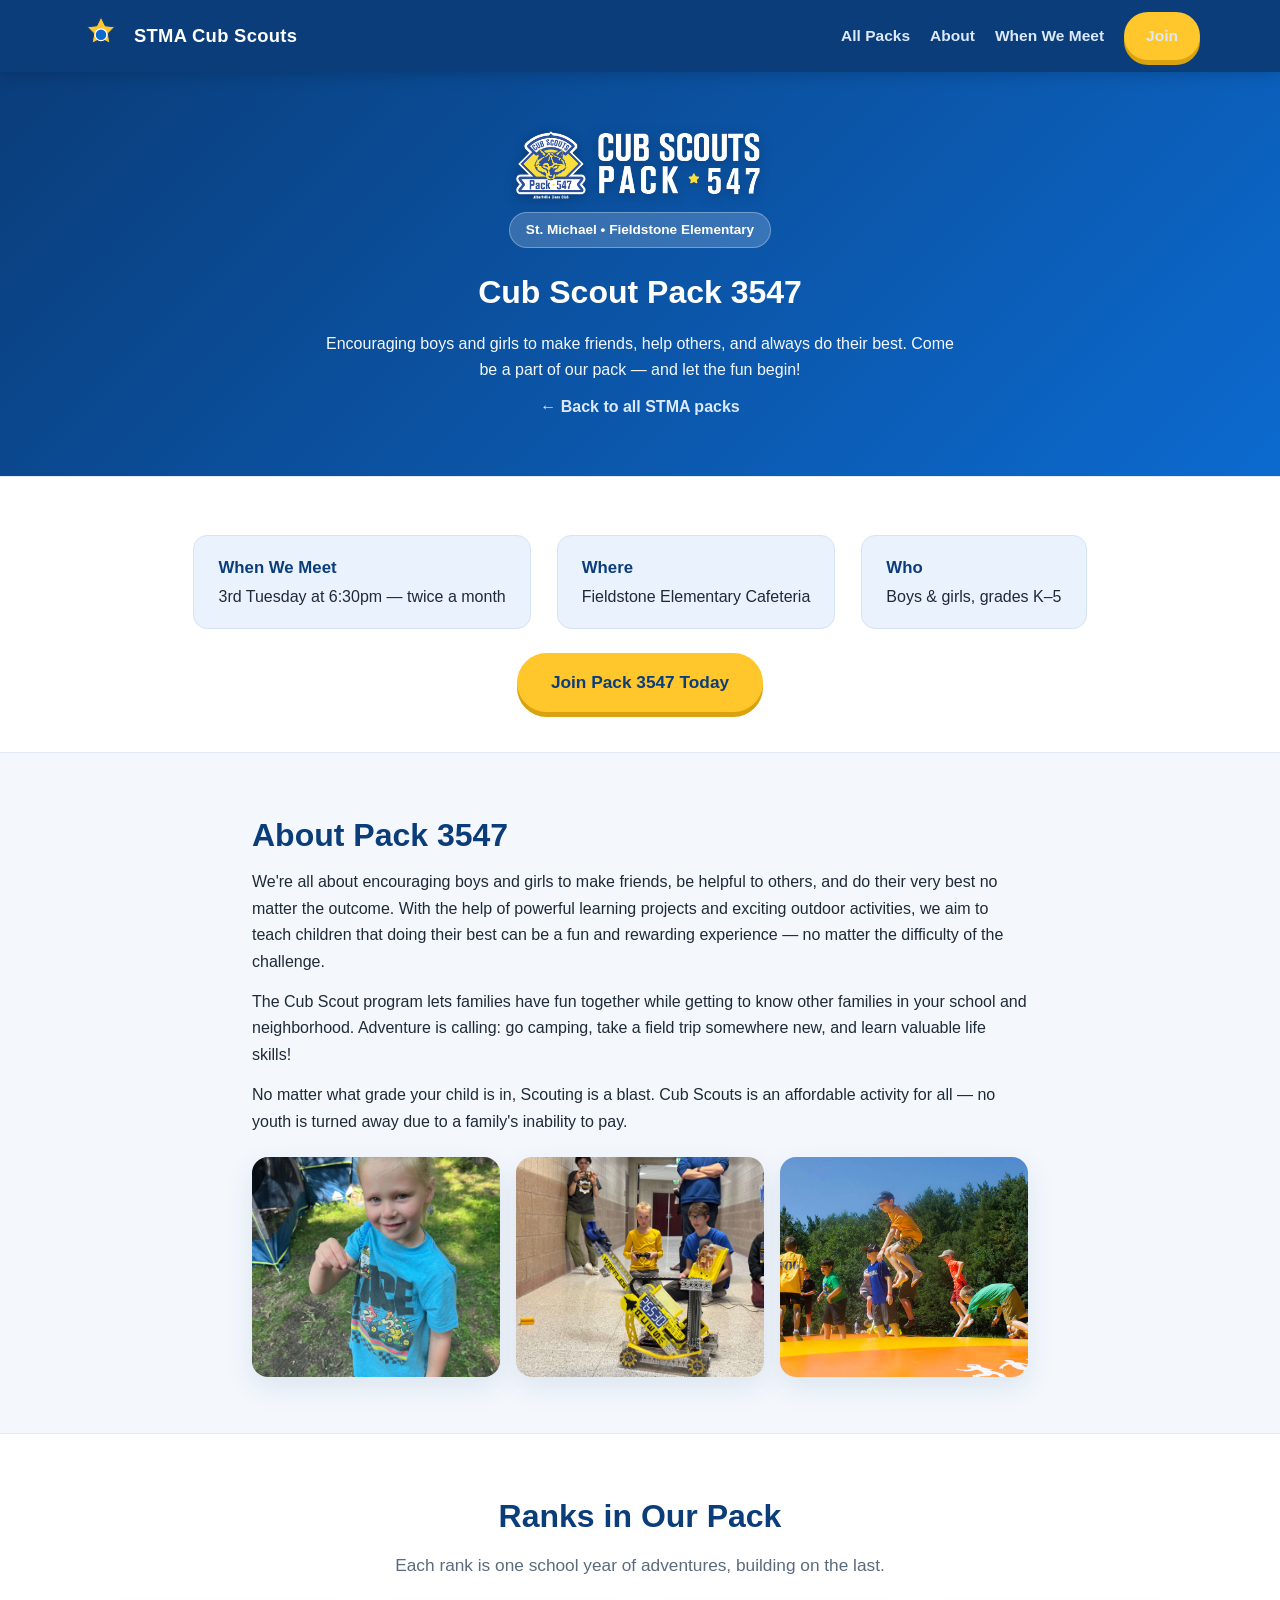
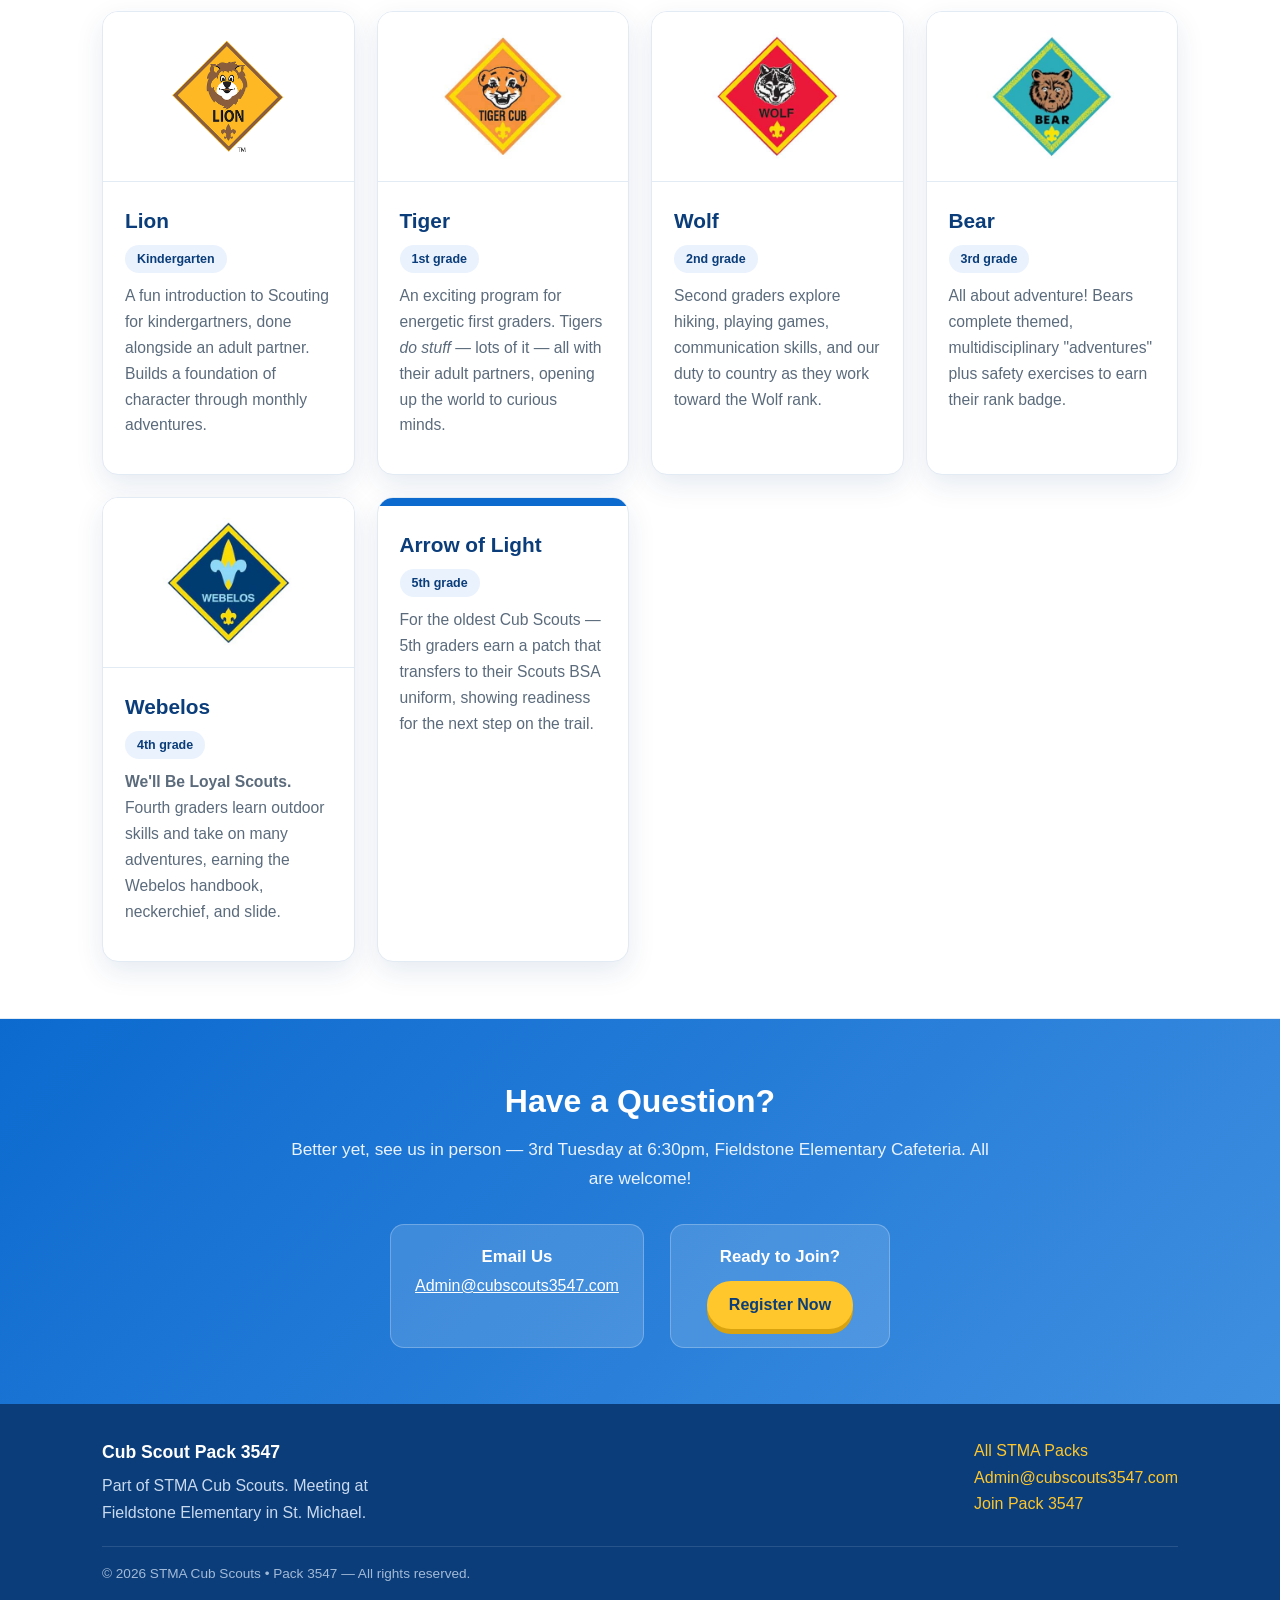
==== pack-3547.html @ 40d63f46 "Add files via upload" ====
<!DOCTYPE html>
<html lang="en">
<head>
<meta charset="UTF-8">
<meta name="viewport" content="width=device-width, initial-scale=1.0">
<title>Pack 3547 — STMA Cub Scouts (St. Michael)</title>
<meta name="description" content="Cub Scout Pack 3547 meets at Fieldstone Elementary in St. Michael. Fun, friendship, and lifelong skills for boys and girls K–5. Join today!">
<meta name="theme-color" content="#0c6acf">
<link rel="stylesheet" href="styles.css">
</head>
<body>

<!-- ===== NAV ===== -->
<header class="site">
  <div class="wrap nav">
    <a class="brand" href="index.html">
      <svg class="badge" viewBox="0 0 64 64" xmlns="http://www.w3.org/2000/svg" aria-hidden="true">
        <path d="M32 3l6.5 13.5L53 18l-10 10 2.5 15L32 36 18.5 43 21 28 11 18l14.5-1.5z" fill="#ffc72c" stroke="#0a3d7a" stroke-width="1.5"/>
        <circle cx="32" cy="30" r="9" fill="#0c6acf" stroke="#fff" stroke-width="2"/>
      </svg>
      <span>STMA Cub Scouts</span>
    </a>
    <nav>
      <ul>
        <li><a href="index.html#packs">All Packs</a></li>
        <li><a href="#about">About</a></li>
        <li><a href="#meet">When We Meet</a></li>
        <li><a class="btn" href="https://my.scouting.org/online-registration/74aa267a-3d31-4be4-9f0d-094330fc7632/applicant-type" target="_blank" rel="noopener">Join</a></li>
      </ul>
    </nav>
  </div>
</header>

<!-- ===== PACK HEADER ===== -->
<div class="packhead">
  <div class="wrap">
    <img class="logo" src="images/Cub scouts pack 547-Logo and word mark (1).png" alt="Cub Scout Pack 3547 logo">
    <span class="pill">St. Michael • Fieldstone Elementary</span>
    <h1>Cub Scout Pack 3547</h1>
    <p class="tag" style="max-width:640px;margin:12px auto 0;opacity:.96">Encouraging boys and girls to make friends, help others, and always do their best. Come be a part of our pack — and let the fun begin!</p>
    <a class="back" href="index.html#packs">← Back to all STMA packs</a>
  </div>
</div>

<!-- ===== QUICK INFO ===== -->
<section id="meet" class="alt" style="padding:40px 0">
  <div class="wrap">
    <div class="info" style="justify-content:center">
      <div class="box" style="background:#eaf2fd;border-color:#d4e4f7;color:var(--ink)"><strong style="color:var(--blue-dark)">When We Meet</strong>3rd Tuesday at 6:30pm — twice a month</div>
      <div class="box" style="background:#eaf2fd;border-color:#d4e4f7;color:var(--ink)"><strong style="color:var(--blue-dark)">Where</strong>Fieldstone Elementary Cafeteria</div>
      <div class="box" style="background:#eaf2fd;border-color:#d4e4f7;color:var(--ink)"><strong style="color:var(--blue-dark)">Who</strong>Boys &amp; girls, grades K–5</div>
    </div>
    <div style="text-align:center;margin-top:24px">
      <a class="btn lg" href="https://my.scouting.org/online-registration/74aa267a-3d31-4be4-9f0d-094330fc7632/applicant-type" target="_blank" rel="noopener">Join Pack 3547 Today</a>
    </div>
  </div>
</section>

<!-- ===== ABOUT ===== -->
<section id="about">
  <div class="wrap prose">
    <h2>About Pack 3547</h2>
    <p>We're all about encouraging boys and girls to make friends, be helpful to others, and do their very best no matter the outcome. With the help of powerful learning projects and exciting outdoor activities, we aim to teach children that doing their best can be a fun and rewarding experience — no matter the difficulty of the challenge.</p>
    <p>The Cub Scout program lets families have fun together while getting to know other families in your school and neighborhood. Adventure is calling: go camping, take a field trip somewhere new, and learn valuable life skills!</p>
    <p>No matter what grade your child is in, Scouting is a blast. Cub Scouts is an affordable activity for all — no youth is turned away due to a family's inability to pay.</p>
    <div class="strip-photos" style="margin-top:22px">
      <img src="images/IMG_0717_compressed.webp" alt="Pack 3547 out on an adventure">
      <img src="images/IMG_9846_compressed.webp" alt="Pack 3547 activity">
      <img src="images/gmf_BouncePillow-Activity_800x640 (1).jpg" alt="Scouts having fun">
    </div>
  </div>
</section>

<!-- ===== RANKS ===== -->
<section class="alt">
  <div class="wrap">
    <h2>Ranks in Our Pack</h2>
    <p class="lead">Each rank is one school year of adventures, building on the last.</p>
    <div class="grid">
      <div class="card"><img class="rankimg" src="images/lion-scout-slide.png" alt="Lion rank"><div class="body"><h3>Lion</h3><span class="tag">Kindergarten</span><p>A fun introduction to Scouting for kindergartners, done alongside an adult partner. Builds a foundation of character through monthly adventures.</p></div></div>
      <div class="card"><img class="rankimg" src="images/Tiger-cub-5b3950b (1).jpg" alt="Tiger rank"><div class="body"><h3>Tiger</h3><span class="tag">1st grade</span><p>An exciting program for energetic first graders. Tigers <em>do stuff</em> — lots of it — all with their adult partners, opening up the world to curious minds.</p></div></div>
      <div class="card"><img class="rankimg" src="images/Wolf (1).jpg" alt="Wolf rank"><div class="body"><h3>Wolf</h3><span class="tag">2nd grade</span><p>Second graders explore hiking, playing games, communication skills, and our duty to country as they work toward the Wolf rank.</p></div></div>
      <div class="card"><img class="rankimg" src="images/bear.jpg" alt="Bear rank"><div class="body"><h3>Bear</h3><span class="tag">3rd grade</span><p>All about adventure! Bears complete themed, multidisciplinary "adventures" plus safety exercises to earn their rank badge.</p></div></div>
      <div class="card"><img class="rankimg" src="images/Webelos.jpg" alt="Webelos rank"><div class="body"><h3>Webelos</h3><span class="tag">4th grade</span><p><strong>We'll Be Loyal Scouts.</strong> Fourth graders learn outdoor skills and take on many adventures, earning the Webelos handbook, neckerchief, and slide.</p></div></div>
      <div class="card"><div class="top"></div><div class="body"><h3>Arrow of Light</h3><span class="tag">5th grade</span><p>For the oldest Cub Scouts — 5th graders earn a patch that transfers to their Scouts BSA uniform, showing readiness for the next step on the trail.</p></div></div>
    </div>
  </div>
</section>

<!-- ===== CONTACT ===== -->
<section class="band">
  <div class="wrap">
    <h2>Have a Question?</h2>
    <p class="lead">Better yet, see us in person — 3rd Tuesday at 6:30pm, Fieldstone Elementary Cafeteria. All are welcome!</p>
    <div class="info">
      <div class="box"><strong>Email Us</strong><a href="mailto:Admin@cubscouts3547.com" style="color:#fff;text-decoration:underline">Admin@cubscouts3547.com</a></div>
      <div class="box"><strong>Ready to Join?</strong><a class="btn" style="margin-top:8px" href="https://my.scouting.org/online-registration/74aa267a-3d31-4be4-9f0d-094330fc7632/applicant-type" target="_blank" rel="noopener">Register Now</a></div>
    </div>
  </div>
</section>

<!-- ===== FOOTER ===== -->
<footer class="site">
  <div class="wrap">
    <div class="cols">
      <div>
        <strong style="color:#fff;font-size:1.1rem">Cub Scout Pack 3547</strong>
        <p style="margin-top:6px;max-width:320px">Part of STMA Cub Scouts. Meeting at Fieldstone Elementary in St. Michael.</p>
      </div>
      <div>
        <p><a href="index.html#packs">All STMA Packs</a></p>
        <p><a href="mailto:Admin@cubscouts3547.com">Admin@cubscouts3547.com</a></p>
        <p><a href="https://my.scouting.org/online-registration/74aa267a-3d31-4be4-9f0d-094330fc7632/applicant-type" target="_blank" rel="noopener">Join Pack 3547</a></p>
      </div>
    </div>
    <div class="fine">© 2026 STMA Cub Scouts • Pack 3547 — All rights reserved.</div>
  </div>
</footer>

</body>
</html>
---- styles.css ----
/* ===== STMA Cub Scouts — shared styles =====
   Brand color pulled from Pack 3547 site: #0c6acf
   Edit the variables below to tweak the whole site at once. */
:root{
  --blue:#0c6acf;        /* primary (from your pack site) */
  --blue-dark:#0a3d7a;   /* headers / footer */
  --blue-2:#3f8fe0;      /* lighter accent */
  --gold:#ffc72c;        /* Scout gold accent */
  --ink:#1f2a37;         /* body text */
  --muted:#5b6b7c;       /* secondary text */
  --bg:#f4f8fd;          /* page background */
  --card:#ffffff;
  --line:#e2eaf3;
  --radius:16px;
  --shadow:0 10px 28px rgba(12,58,122,.10);
}
*{box-sizing:border-box;margin:0;padding:0}
html{scroll-behavior:smooth}
body{font-family:-apple-system,'Segoe UI',Roboto,Helvetica,Arial,sans-serif;color:var(--ink);background:var(--bg);line-height:1.65}
a{color:var(--blue);text-decoration:none}
a:hover{text-decoration:underline}
img{max-width:100%;display:block}
.wrap{max-width:1120px;margin:0 auto;padding:0 22px}

/* ---- top bar / nav ---- */
header.site{position:sticky;top:0;z-index:50;background:var(--blue-dark);box-shadow:0 2px 14px rgba(0,0,0,.18)}
.nav{display:flex;align-items:center;justify-content:space-between;gap:14px;padding:12px 0;flex-wrap:wrap}
.brand{display:flex;align-items:center;gap:12px;color:#fff;font-weight:800;font-size:1.15rem;letter-spacing:.3px}
.brand:hover{text-decoration:none}
.brand .badge{width:42px;height:42px;flex:0 0 42px}
.nav ul{list-style:none;display:flex;gap:20px;align-items:center;flex-wrap:wrap}
.nav ul a{color:#dce9fb;font-weight:600;font-size:.97rem}
.nav ul a:hover{color:#fff;text-decoration:none}
.btn{display:inline-block;background:var(--gold);color:var(--blue-dark);font-weight:800;padding:11px 22px;border-radius:40px;box-shadow:0 5px 0 #d9a30f;transition:transform .1s}
.btn:hover{transform:translateY(2px);box-shadow:0 3px 0 #d9a30f;text-decoration:none}
.btn.blue{background:#fff;color:var(--blue-dark);box-shadow:0 5px 0 #cdd9e8}
.btn.lg{font-size:1.08rem;padding:15px 34px}

/* ---- hero ---- */
.hero{position:relative;background:linear-gradient(135deg,var(--blue-dark),var(--blue) 60%,var(--blue-2));color:#fff;overflow:hidden}
.hero .wrap{position:relative;z-index:2;padding:74px 22px 84px;text-align:center}
.hero h1{font-size:2.9rem;line-height:1.1;margin-bottom:14px;text-shadow:0 2px 8px rgba(0,0,0,.22)}
.hero p.tag{font-size:1.25rem;max-width:680px;margin:0 auto 26px;opacity:.96}
.hero .cta{display:flex;gap:14px;justify-content:center;flex-wrap:wrap}
.hero .stars{position:absolute;inset:0;opacity:.16;z-index:1}
.pill{display:inline-block;background:rgba(255,255,255,.16);border:1px solid rgba(255,255,255,.3);color:#fff;font-weight:700;font-size:.85rem;padding:6px 16px;border-radius:30px;margin-bottom:18px}

/* ---- sections ---- */
section{padding:56px 0}
section h2{font-size:2rem;color:var(--blue-dark);text-align:center;margin-bottom:8px}
section .lead{text-align:center;color:var(--muted);max-width:720px;margin:0 auto 32px;font-size:1.08rem}
.alt{background:#fff;border-top:1px solid var(--line);border-bottom:1px solid var(--line)}

/* ---- cards grid ---- */
.grid{display:grid;grid-template-columns:repeat(auto-fit,minmax(250px,1fr));gap:22px}
.card{background:var(--card);border:1px solid var(--line);border-radius:var(--radius);box-shadow:var(--shadow);overflow:hidden;display:flex;flex-direction:column;transition:transform .15s,box-shadow .15s}
.card:hover{transform:translateY(-5px);box-shadow:0 16px 34px rgba(12,58,122,.16)}
.card .body{padding:22px}
.card h3{color:var(--blue-dark);font-size:1.3rem;margin-bottom:6px}
.card .tag{display:inline-block;background:#eaf2fd;color:var(--blue-dark);font-weight:700;font-size:.78rem;padding:4px 12px;border-radius:20px;margin-bottom:10px}
.card p{color:var(--muted);font-size:.98rem;margin-bottom:14px}
.card .links{margin-top:auto;display:flex;gap:16px;flex-wrap:wrap}
.card .links a{font-weight:700}
.card .top{height:8px;background:var(--blue)}
.card:nth-child(2) .top{background:var(--gold)}
.card:nth-child(3) .top{background:#2fb37a}
.card:nth-child(4) .top{background:#e0562d}
.card:nth-child(5) .top{background:#6b3fa0}

/* photo slot placeholder */
.photo{background:#eef4fb;border-bottom:1px dashed #b9cde6;color:#7a93b3;display:flex;align-items:center;justify-content:center;text-align:center;font-weight:700;font-size:.9rem;min-height:150px;padding:16px}
.photo.tall{min-height:230px}

/* ---- feature (adventure) tiles ---- */
.feature{display:flex;gap:16px;align-items:flex-start;background:#fff;border:1px solid var(--line);border-radius:var(--radius);padding:22px;box-shadow:var(--shadow)}
.feature .ic{flex:0 0 54px;width:54px;height:54px}
.feature h3{color:var(--blue-dark);font-size:1.15rem;margin-bottom:4px}
.feature ul{margin:6px 0 0 18px;color:var(--muted)}

/* ---- ranks ---- */
.ranks{display:grid;grid-template-columns:repeat(auto-fit,minmax(150px,1fr));gap:14px}
.rank{background:#fff;border:1px solid var(--line);border-radius:12px;padding:16px;text-align:center;box-shadow:var(--shadow)}
.rank .dot{width:40px;height:40px;border-radius:50%;margin:0 auto 8px;display:flex;align-items:center;justify-content:center;color:#fff;font-weight:800}
.rank strong{color:var(--blue-dark);display:block}
.rank span{font-size:.85rem;color:var(--muted)}

/* ---- FAQ ---- */
.faq{max-width:820px;margin:0 auto}
details{background:#fff;border:1px solid var(--line);border-radius:12px;margin-bottom:12px;box-shadow:var(--shadow);overflow:hidden}
summary{cursor:pointer;padding:16px 20px;font-weight:700;color:var(--blue-dark);list-style:none;display:flex;justify-content:space-between;align-items:center}
summary::-webkit-details-marker{display:none}
summary::after{content:'+';font-size:1.4rem;color:var(--blue)}
details[open] summary::after{content:'–'}
details .ans{padding:0 20px 18px;color:var(--muted)}

/* ---- contact / info band ---- */
.band{background:linear-gradient(135deg,var(--blue),var(--blue-2));color:#fff;text-align:center}
.band h2{color:#fff}
.band .lead{color:#eaf3ff}
.info{display:flex;gap:26px;justify-content:center;flex-wrap:wrap;margin-top:18px}
.info .box{background:rgba(255,255,255,.14);border:1px solid rgba(255,255,255,.25);border-radius:14px;padding:18px 24px;min-width:220px}
.info .box strong{display:block;font-size:1.05rem;margin-bottom:2px}

/* ---- footer ---- */
footer.site{background:var(--blue-dark);color:#c9d9ee;padding:34px 0}
footer.site .cols{display:flex;justify-content:space-between;gap:24px;flex-wrap:wrap}
footer.site a{color:var(--gold)}
footer.site .fine{margin-top:20px;padding-top:16px;border-top:1px solid rgba(255,255,255,.15);font-size:.85rem;opacity:.8}

/* ---- pack page header ---- */
.packhead{background:linear-gradient(135deg,var(--blue-dark),var(--blue));color:#fff;padding:56px 0;text-align:center}
.packhead .pill{background:rgba(255,255,255,.18)}
.back{display:inline-block;margin-top:10px;color:#dce9fb;font-weight:600}
.prose{max-width:820px;margin:0 auto}
.prose h2{text-align:left}
.prose p{margin-bottom:14px;color:var(--ink)}

/* ===== PHOTOS (added when real images are in /images) ===== */
/* Hero background photo with a blue overlay so white text stays readable */
.hero.has-photo{background:linear-gradient(135deg,rgba(10,61,122,.88),rgba(12,106,207,.72)),
  url("images/Cub_Scouting_1920x1080 (1).png");
  background-size:cover;background-position:center}

/* Framed photo (rounded, shadowed) used inside content sections */
.framed{border-radius:var(--radius);box-shadow:var(--shadow);width:100%;max-height:420px;object-fit:cover;margin:8px auto 0;display:block}
.framed.narrow{max-width:640px}

/* Photo at the top of a pack card */
.card .cardimg{width:100%;height:180px;object-fit:cover;display:block;border-bottom:1px solid var(--line)}

/* Adventure Awaits tiles become photo cards */
.feature{flex-direction:column;gap:0;padding:0;overflow:hidden}
.feature .featimg{width:100%;height:190px;object-fit:cover;display:block}
.feature .fbody{padding:20px}
.feature .ic{display:none}

/* Rank card photo */
.card .rankimg{width:100%;height:170px;object-fit:cover;display:block;border-bottom:1px solid var(--line);background:#eef4fb}

/* Logo image in the nav / pack header */
.brand img.logo{height:42px;width:auto;display:block}
.packhead img.logo{height:74px;width:auto;margin:0 auto 10px;display:block;filter:drop-shadow(0 3px 6px rgba(0,0,0,.25))}

/* two/three-up photo strip */
.strip-photos{display:grid;grid-template-columns:repeat(auto-fit,minmax(220px,1fr));gap:16px;margin-top:8px}
.strip-photos img{width:100%;height:220px;object-fit:cover;border-radius:var(--radius);box-shadow:var(--shadow)}

@media(max-width:640px){
  .hero h1{font-size:2.1rem}
  .nav ul{gap:12px}
  footer.site .cols{flex-direction:column}
}
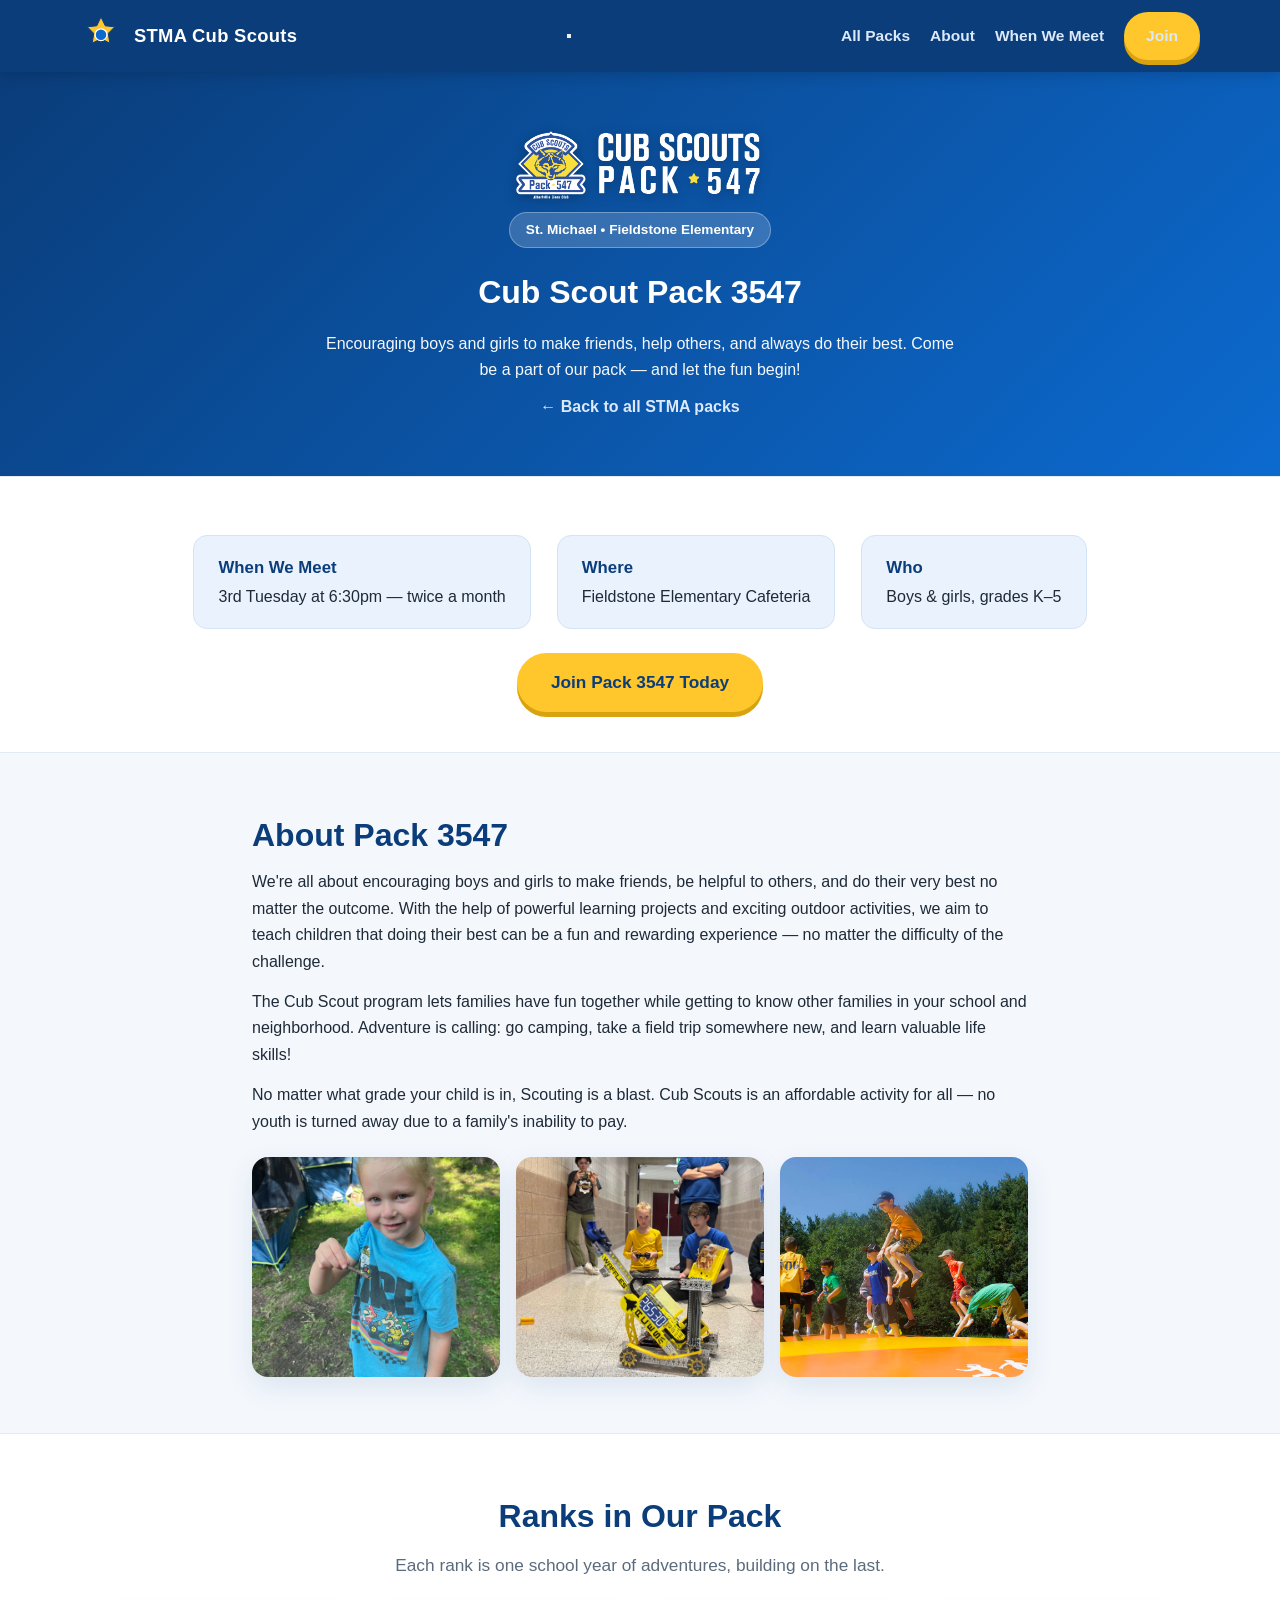
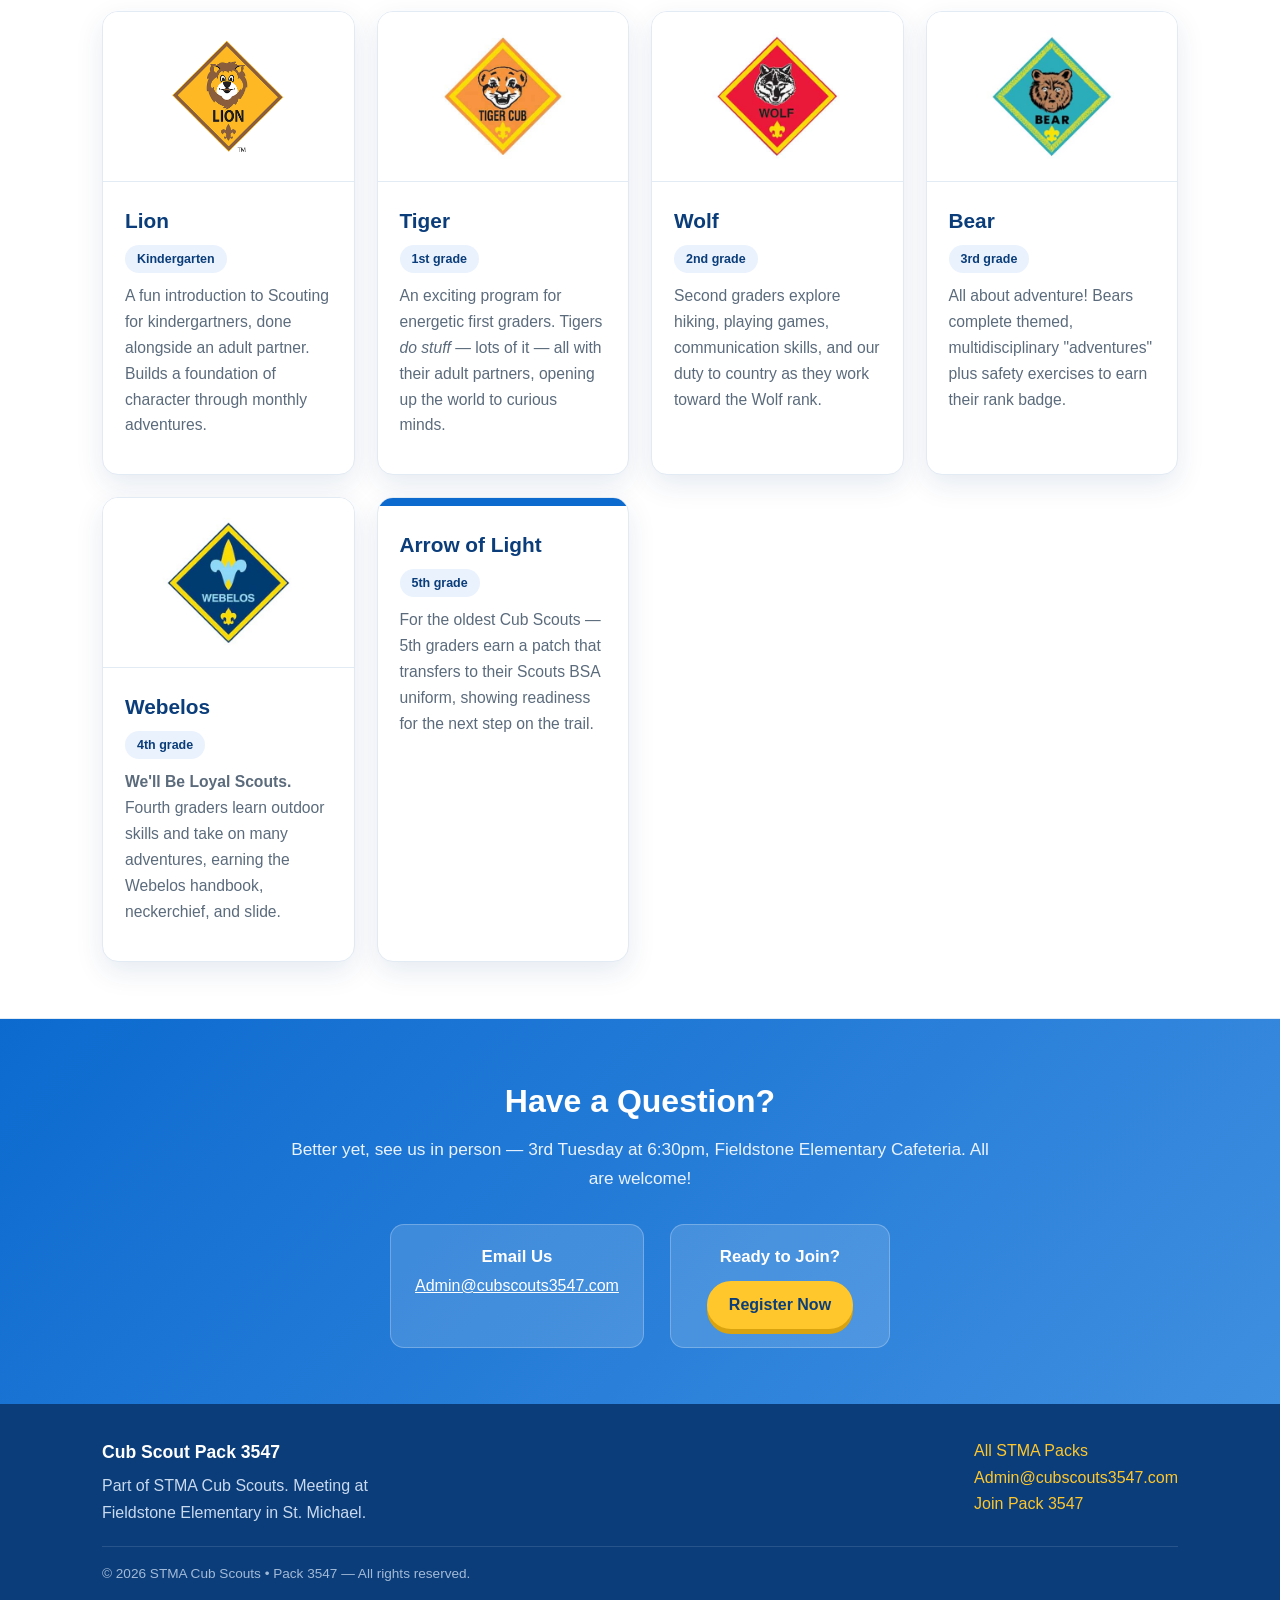
==== commit dafd95fe: "Add files via upload" ====
--- a/pack-3547.html
+++ b/pack-3547.html
@@ -20,6 +20,7 @@
       </svg>
       <span>STMA Cub Scouts</span>
     </a>
+    <button class="navtoggle" aria-label="Menu" onclick="toggleNav()"><span></span><span></span><span></span></button>
     <nav>
       <ul>
         <li><a href="index.html#packs">All Packs</a></li>
@@ -117,5 +118,7 @@
   </div>
 </footer>
 
+<script>function toggleNav(){document.querySelector('.nav').classList.toggle('open');}</script>
+
 </body>
 </html>
